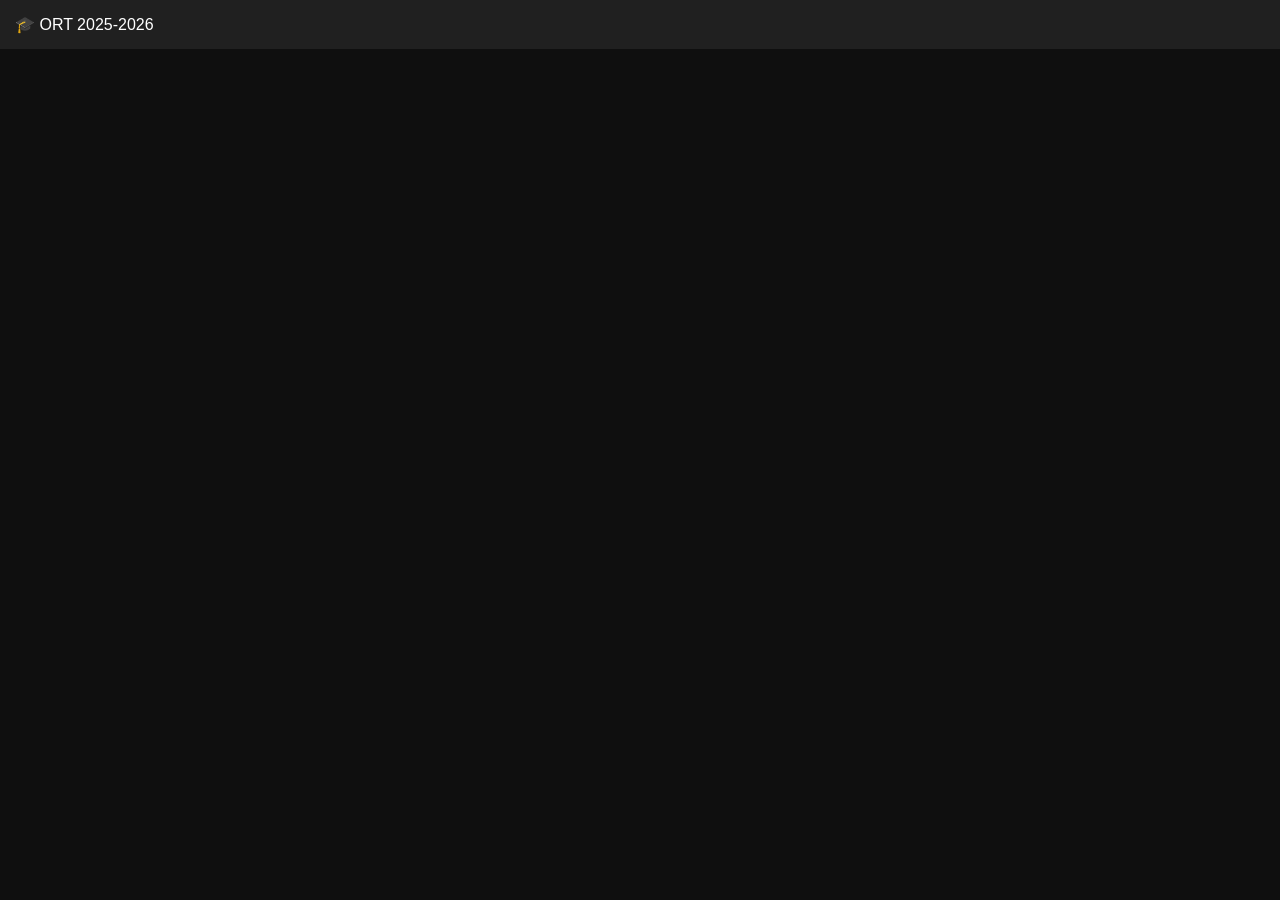
==== project/web/index.html @ 3cb34b6a "Add files via upload" ====
<!DOCTYPE html>
<html>
<head>
<meta charset="UTF-8">
<title>ORT 2025-2026</title>

<style>
body {
    margin: 0;
    font-family: Arial;
    background: #0f0f0f;
    color: white;
}

.header {
    display: flex;
    justify-content: space-between;
    padding: 15px;
    background: #202020;
}

.layout {
    display: flex;
    height: calc(100vh - 60px);
}

.sidebar {
    width: 280px;
    background: #181818;
    overflow-y: auto;
}

.lesson {
    padding: 14px;
    border-bottom: 1px solid #333;
    cursor: pointer;
}

.lesson:hover {
    background: #2a2a2a;
}

.lesson.active {
    background: #333;
}

.main {
    flex: 1;
    display: flex;
    flex-direction: column;
}

.player-wrapper {
    width: 100%;
    aspect-ratio: 16/9;
    background: black;
}

.player {
    width: 100%;
    height: 100%;
    border: none;
}

.controls {
    padding: 10px;
    display: flex;
    gap: 10px;
}

.card {
    background: #1c1c1c;
    padding: 15px;
    margin: 10px;
    border-radius: 10px;
}

button {
    padding: 10px;
    border: none;
    border-radius: 8px;
    background: red;
    color: white;
    cursor: pointer;
}

input {
    padding: 10px;
    width: 100%;
    margin-bottom: 10px;
    border-radius: 8px;
    border: none;
}

.title {
    padding: 10px;
}
</style>

</head>

<body oncontextmenu="return false">

<div class="header" id="header"></div>
<div id="app"></div>

<script>
let API = "http://127.0.0.1:5000";

// telegram
let tg = window.Telegram ? window.Telegram.WebApp : null;
let user = tg?.initDataUnsafe?.user;

let ADMIN_ID = 7815924288;
let isAdmin = user && user.id == ADMIN_ID;

// header
document.getElementById("header").innerHTML = `
    <span>🎓 ORT 2025-2026</span>
    ${isAdmin ? '<button onclick="openAdmin()">⚙️</button>' : ''}
`;

// загрузка курсов
async function loadCourses() {
    let res = await fetch(API + "/courses");
    let courses = await res.json();

    let app = document.getElementById("app");
    app.innerHTML = "";

    courses.forEach(c => {
        let div = document.createElement("div");
        div.className = "card";

        div.innerHTML = `
            <h3>${c.title}</h3>
            <button onclick="openCourse(${c.id})">Открыть</button>
        `;

        app.appendChild(div);
    });

    window.courses = courses;
}

loadCourses();

// открыть курс
function openCourse(id) {
    let course = window.courses.find(c => c.id == id);

    let savedIndex = localStorage.getItem("lesson_" + id) || 0;

    document.getElementById("app").innerHTML = `
        <div class="layout">
            <div class="sidebar" id="lessons"></div>
            <div class="main">
                <div class="player-wrapper">
                    <iframe class="player" id="player" allowfullscreen></iframe>
                </div>
                <div class="title" id="lessonTitle"></div>
                <div class="controls">
                    <button onclick="prevLesson()">⬅️</button>
                    <button onclick="nextLesson()">➡️</button>
                    <button onclick="loadCourses()">🏠</button>
                </div>
            </div>
        </div>
    `;

    let player = document.getElementById("player");
    let lessonsDiv = document.getElementById("lessons");
    let lessonTitle = document.getElementById("lessonTitle");

    let currentIndex = Number(savedIndex);

    async function play(index) {
        currentIndex = index;
        localStorage.setItem("lesson_" + id, index);

        let res = await fetch(API + "/get_video?course_id=" + id + "&index=" + index);
        let data = await res.json();

        let video = data.video;

        player.src = video.replace("watch?v=", "embed/");
        lessonTitle.innerText = course.lessons[index].title;

        document.querySelectorAll(".lesson").forEach((el, i) => {
            el.classList.toggle("active", i === index);
        });
    }

    window.nextLesson = () => {
        if (currentIndex + 1 < course.lessons.length) {
            play(currentIndex + 1);
        }
    };

    window.prevLesson = () => {
        if (currentIndex - 1 >= 0) {
            play(currentIndex - 1);
        }
    };

    course.lessons.forEach((l, i) => {
        let div = document.createElement("div");
        div.className = "lesson";
        div.innerText = l.title;

        div.onclick = () => play(i);

        lessonsDiv.appendChild(div);
    });

    if (course.lessons.length > 0) {
        play(currentIndex);
    }
}

// админка
function openAdmin() {
    document.getElementById("app").innerHTML = `
        <div class="card">
            <h3>Создать курс</h3>
            <input id="title" placeholder="Название курса">
            <button onclick="createCourse()">Создать</button>
        </div>

        <div id="adminCourses"></div>

        <button onclick="loadCourses()">⬅️ Назад</button>
    `;

    loadAdminCourses();
}

async function loadAdminCourses() {
    let res = await fetch(API + "/courses");
    let courses = await res.json();

    let container = document.getElementById("adminCourses");
    container.innerHTML = "";

    courses.forEach(c => {
        let div = document.createElement("div");
        div.className = "card";

        div.innerHTML = `
            <h3>${c.title}</h3>
            <button onclick="openCourseAdmin(${c.id})">Управлять</button>
        `;

        container.appendChild(div);
    });
}

async function createCourse() {
    let title = document.getElementById("title").value;

    await fetch(API + "/add_course", {
        method: "POST",
        headers: {"Content-Type": "application/json"},
        body: JSON.stringify({title})
    });

    alert("Курс создан");
    openAdmin();
}

function openCourseAdmin(id) {
    document.getElementById("app").innerHTML = `
        <div class="card">
            <h3>Добавить урок</h3>
            <input id="title" placeholder="Название урока">
            <input id="video" placeholder="YouTube ссылка">
            <button onclick="addLesson(${id})">Добавить</button>
        </div>

        <div id="lessonList"></div>

        <button onclick="openAdmin()">⬅️ Назад</button>
    `;

    loadLessonsAdmin(id);
}

async function loadLessonsAdmin(course_id) {
    let res = await fetch(API + "/courses");
    let courses = await res.json();
    let course = courses.find(c => c.id == course_id);

    let container = document.getElementById("lessonList");
    container.innerHTML = "";

    course.lessons.forEach((l, i) => {
        let div = document.createElement("div");
        div.className = "card";

        div.innerHTML = `
            <h4>${l.title}</h4>
            <button onclick="deleteLesson(${course_id}, ${i})">❌ Удалить</button>
        `;

        container.appendChild(div);
    });
}

async function addLesson(course_id) {
    let title = document.getElementById("title").value;
    let video = document.getElementById("video").value;

    await fetch(API + "/add_lesson", {
        method: "POST",
        headers: {"Content-Type": "application/json"},
        body: JSON.stringify({course_id, title, video})
    });

    alert("Урок добавлен");
    openCourseAdmin(course_id);
}

async function deleteLesson(course_id, index) {
    await fetch(API + "/delete_lesson", {
        method: "POST",
        headers: {"Content-Type": "application/json"},
        body: JSON.stringify({course_id, index})
    });

    openCourseAdmin(course_id);
}
</script>

</body>
</html>
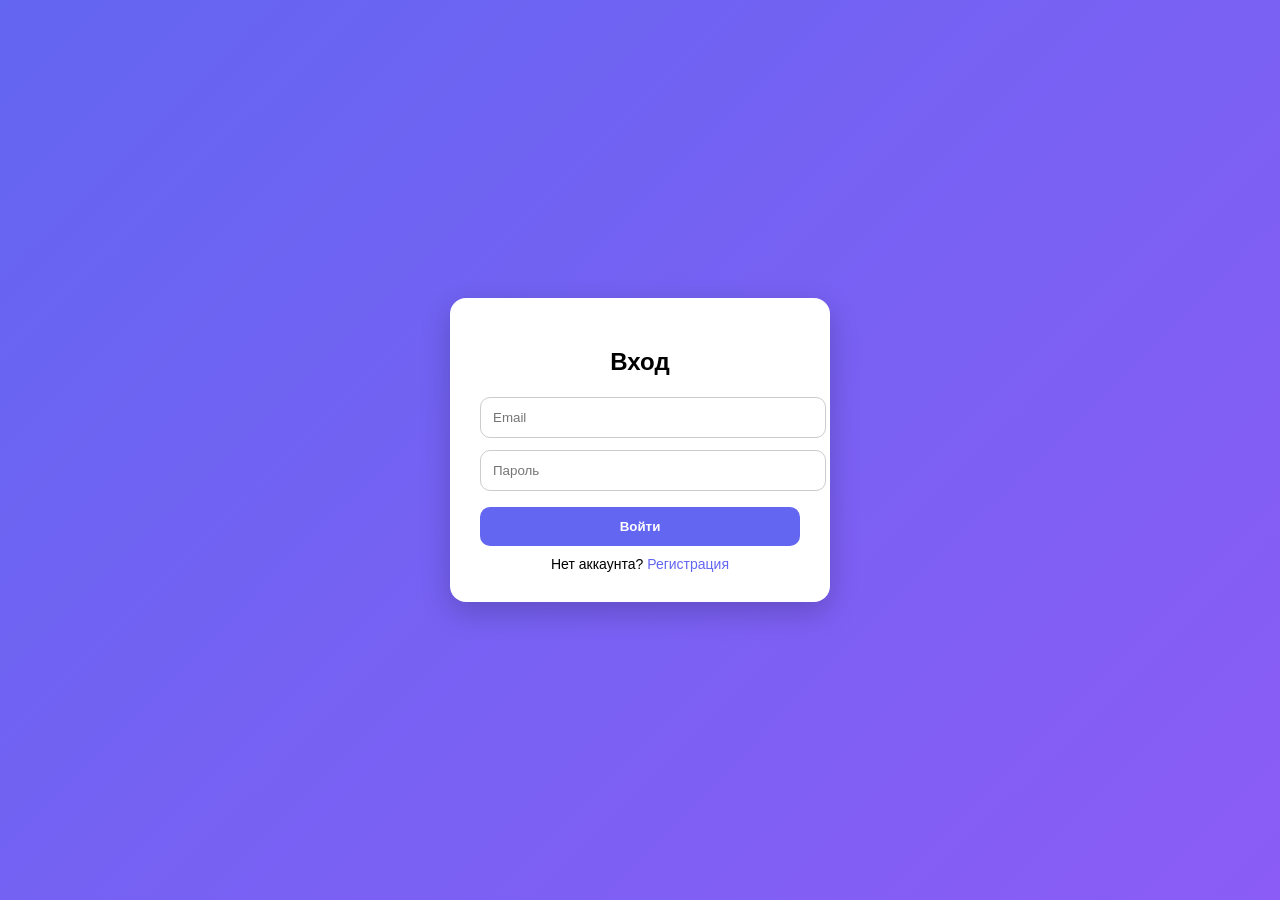
==== commit 5283832e: "Update index.html" ====
--- a/project/web/index.html
+++ b/project/web/index.html
@@ -1,333 +1,241 @@
 <!DOCTYPE html>
-<html>
+<html lang="ru">
 <head>
 <meta charset="UTF-8">
-<title>ORT 2025-2026</title>
+<meta name="viewport" content="width=device-width, initial-scale=1.0">
+<title>Auth</title>
 
 <style>
 body {
     margin: 0;
     font-family: Arial;
-    background: #0f0f0f;
+    background: linear-gradient(135deg, #6366f1, #8b5cf6);
+    height: 100vh;
+    display: flex;
+    justify-content: center;
+    align-items: center;
+}
+
+/* CARD */
+.card {
+    background: white;
+    padding: 30px;
+    border-radius: 16px;
+    width: 320px;
+    box-shadow: 0 10px 30px rgba(0,0,0,0.2);
+    animation: fade 0.4s ease;
+}
+
+@keyframes fade {
+    from {opacity:0; transform: translateY(20px);}
+    to {opacity:1; transform: translateY(0);}
+}
+
+h2 {
+    text-align: center;
+    margin-bottom: 15px;
+}
+
+/* INPUT */
+input {
+    width: 100%;
+    padding: 12px;
+    margin: 6px 0;
+    border-radius: 10px;
+    border: 1px solid #ccc;
+    outline: none;
+}
+
+input:focus {
+    border-color: #6366f1;
+}
+
+/* BUTTON */
+button {
+    width: 100%;
+    padding: 12px;
+    margin-top: 10px;
+    border: none;
+    border-radius: 10px;
+    background: #6366f1;
     color: white;
-}
-
-.header {
-    display: flex;
-    justify-content: space-between;
-    padding: 15px;
-    background: #202020;
-}
-
-.layout {
-    display: flex;
-    height: calc(100vh - 60px);
-}
-
-.sidebar {
-    width: 280px;
-    background: #181818;
-    overflow-y: auto;
-}
-
-.lesson {
-    padding: 14px;
-    border-bottom: 1px solid #333;
+    font-weight: bold;
     cursor: pointer;
-}
-
-.lesson:hover {
-    background: #2a2a2a;
-}
-
-.lesson.active {
-    background: #333;
-}
-
-.main {
-    flex: 1;
-    display: flex;
-    flex-direction: column;
-}
-
-.player-wrapper {
-    width: 100%;
-    aspect-ratio: 16/9;
-    background: black;
-}
-
-.player {
-    width: 100%;
-    height: 100%;
-    border: none;
-}
-
-.controls {
-    padding: 10px;
-    display: flex;
-    gap: 10px;
-}
-
-.card {
-    background: #1c1c1c;
-    padding: 15px;
-    margin: 10px;
-    border-radius: 10px;
-}
-
-button {
-    padding: 10px;
-    border: none;
-    border-radius: 8px;
-    background: red;
-    color: white;
+    transition: 0.2s;
+}
+
+button:hover {
+    background: #4f46e5;
+}
+
+/* LINK */
+.switch {
+    text-align: center;
+    margin-top: 10px;
+    font-size: 14px;
+}
+
+.switch span {
+    color: #6366f1;
     cursor: pointer;
 }
 
-input {
-    padding: 10px;
-    width: 100%;
-    margin-bottom: 10px;
-    border-radius: 8px;
-    border: none;
-}
-
-.title {
-    padding: 10px;
+/* ERROR */
+.error {
+    color: red;
+    font-size: 12px;
+}
+
+/* HIDE */
+.hidden {
+    display: none;
 }
 </style>
-
 </head>
-
-<body oncontextmenu="return false">
-
-<div class="header" id="header"></div>
-<div id="app"></div>
+<body>
+
+<div class="card">
+
+    <!-- LOGIN -->
+    <div id="loginForm">
+        <h2>Вход</h2>
+
+        <input id="loginEmail" placeholder="Email">
+        <div id="loginEmailErr" class="error"></div>
+
+        <input id="loginPass" type="password" placeholder="Пароль">
+        <div id="loginPassErr" class="error"></div>
+
+        <button onclick="login()">Войти</button>
+
+        <div class="switch">
+            Нет аккаунта? <span onclick="showRegister()">Регистрация</span>
+        </div>
+    </div>
+
+    <!-- REGISTER -->
+    <div id="registerForm" class="hidden">
+        <h2>Регистрация</h2>
+
+        <input id="name" placeholder="Имя">
+        <div id="nameErr" class="error"></div>
+
+        <input id="email" placeholder="Email">
+        <div id="emailErr" class="error"></div>
+
+        <input id="password" type="password" placeholder="Пароль">
+        <div id="passErr" class="error"></div>
+
+        <input id="confirm" type="password" placeholder="Повторите пароль">
+        <div id="confirmErr" class="error"></div>
+
+        <button onclick="register()">Зарегистрироваться</button>
+
+        <div class="switch">
+            Уже есть аккаунт? <span onclick="showLogin()">Вход</span>
+        </div>
+    </div>
+
+</div>
 
 <script>
-let API = "http://127.0.0.1:5000";
-
-// telegram
-let tg = window.Telegram ? window.Telegram.WebApp : null;
-let user = tg?.initDataUnsafe?.user;
-
-let ADMIN_ID = 7815924288;
-let isAdmin = user && user.id == ADMIN_ID;
-
-// header
-document.getElementById("header").innerHTML = `
-    <span>🎓 ORT 2025-2026</span>
-    ${isAdmin ? '<button onclick="openAdmin()">⚙️</button>' : ''}
-`;
-
-// загрузка курсов
-async function loadCourses() {
-    let res = await fetch(API + "/courses");
-    let courses = await res.json();
-
-    let app = document.getElementById("app");
-    app.innerHTML = "";
-
-    courses.forEach(c => {
-        let div = document.createElement("div");
-        div.className = "card";
-
-        div.innerHTML = `
-            <h3>${c.title}</h3>
-            <button onclick="openCourse(${c.id})">Открыть</button>
-        `;
-
-        app.appendChild(div);
-    });
-
-    window.courses = courses;
-}
-
-loadCourses();
-
-// открыть курс
-function openCourse(id) {
-    let course = window.courses.find(c => c.id == id);
-
-    let savedIndex = localStorage.getItem("lesson_" + id) || 0;
-
-    document.getElementById("app").innerHTML = `
-        <div class="layout">
-            <div class="sidebar" id="lessons"></div>
-            <div class="main">
-                <div class="player-wrapper">
-                    <iframe class="player" id="player" allowfullscreen></iframe>
-                </div>
-                <div class="title" id="lessonTitle"></div>
-                <div class="controls">
-                    <button onclick="prevLesson()">⬅️</button>
-                    <button onclick="nextLesson()">➡️</button>
-                    <button onclick="loadCourses()">🏠</button>
-                </div>
-            </div>
-        </div>
-    `;
-
-    let player = document.getElementById("player");
-    let lessonsDiv = document.getElementById("lessons");
-    let lessonTitle = document.getElementById("lessonTitle");
-
-    let currentIndex = Number(savedIndex);
-
-    async function play(index) {
-        currentIndex = index;
-        localStorage.setItem("lesson_" + id, index);
-
-        let res = await fetch(API + "/get_video?course_id=" + id + "&index=" + index);
-        let data = await res.json();
-
-        let video = data.video;
-
-        player.src = video.replace("watch?v=", "embed/");
-        lessonTitle.innerText = course.lessons[index].title;
-
-        document.querySelectorAll(".lesson").forEach((el, i) => {
-            el.classList.toggle("active", i === index);
-        });
-    }
-
-    window.nextLesson = () => {
-        if (currentIndex + 1 < course.lessons.length) {
-            play(currentIndex + 1);
-        }
-    };
-
-    window.prevLesson = () => {
-        if (currentIndex - 1 >= 0) {
-            play(currentIndex - 1);
-        }
-    };
-
-    course.lessons.forEach((l, i) => {
-        let div = document.createElement("div");
-        div.className = "lesson";
-        div.innerText = l.title;
-
-        div.onclick = () => play(i);
-
-        lessonsDiv.appendChild(div);
-    });
-
-    if (course.lessons.length > 0) {
-        play(currentIndex);
-    }
-}
-
-// админка
-function openAdmin() {
-    document.getElementById("app").innerHTML = `
-        <div class="card">
-            <h3>Создать курс</h3>
-            <input id="title" placeholder="Название курса">
-            <button onclick="createCourse()">Создать</button>
-        </div>
-
-        <div id="adminCourses"></div>
-
-        <button onclick="loadCourses()">⬅️ Назад</button>
-    `;
-
-    loadAdminCourses();
-}
-
-async function loadAdminCourses() {
-    let res = await fetch(API + "/courses");
-    let courses = await res.json();
-
-    let container = document.getElementById("adminCourses");
-    container.innerHTML = "";
-
-    courses.forEach(c => {
-        let div = document.createElement("div");
-        div.className = "card";
-
-        div.innerHTML = `
-            <h3>${c.title}</h3>
-            <button onclick="openCourseAdmin(${c.id})">Управлять</button>
-        `;
-
-        container.appendChild(div);
-    });
-}
-
-async function createCourse() {
-    let title = document.getElementById("title").value;
-
-    await fetch(API + "/add_course", {
-        method: "POST",
-        headers: {"Content-Type": "application/json"},
-        body: JSON.stringify({title})
-    });
-
-    alert("Курс создан");
-    openAdmin();
-}
-
-function openCourseAdmin(id) {
-    document.getElementById("app").innerHTML = `
-        <div class="card">
-            <h3>Добавить урок</h3>
-            <input id="title" placeholder="Название урока">
-            <input id="video" placeholder="YouTube ссылка">
-            <button onclick="addLesson(${id})">Добавить</button>
-        </div>
-
-        <div id="lessonList"></div>
-
-        <button onclick="openAdmin()">⬅️ Назад</button>
-    `;
-
-    loadLessonsAdmin(id);
-}
-
-async function loadLessonsAdmin(course_id) {
-    let res = await fetch(API + "/courses");
-    let courses = await res.json();
-    let course = courses.find(c => c.id == course_id);
-
-    let container = document.getElementById("lessonList");
-    container.innerHTML = "";
-
-    course.lessons.forEach((l, i) => {
-        let div = document.createElement("div");
-        div.className = "card";
-
-        div.innerHTML = `
-            <h4>${l.title}</h4>
-            <button onclick="deleteLesson(${course_id}, ${i})">❌ Удалить</button>
-        `;
-
-        container.appendChild(div);
-    });
-}
-
-async function addLesson(course_id) {
-    let title = document.getElementById("title").value;
-    let video = document.getElementById("video").value;
-
-    await fetch(API + "/add_lesson", {
-        method: "POST",
-        headers: {"Content-Type": "application/json"},
-        body: JSON.stringify({course_id, title, video})
-    });
-
-    alert("Урок добавлен");
-    openCourseAdmin(course_id);
-}
-
-async function deleteLesson(course_id, index) {
-    await fetch(API + "/delete_lesson", {
-        method: "POST",
-        headers: {"Content-Type": "application/json"},
-        body: JSON.stringify({course_id, index})
-    });
-
-    openCourseAdmin(course_id);
+function showRegister() {
+    document.getElementById("loginForm").classList.add("hidden");
+    document.getElementById("registerForm").classList.remove("hidden");
+}
+
+function showLogin() {
+    document.getElementById("registerForm").classList.add("hidden");
+    document.getElementById("loginForm").classList.remove("hidden");
+}
+
+function validateEmail(email) {
+    return /^[^\\s@]+@[^\\s@]+\\.[^\\s@]+$/.test(email);
+}
+
+/* REGISTER */
+function register() {
+    let name = document.getElementById("name").value;
+    let email = document.getElementById("email").value;
+    let password = document.getElementById("password").value;
+    let confirm = document.getElementById("confirm").value;
+
+    let ok = true;
+
+    document.getElementById("nameErr").innerText = "";
+    document.getElementById("emailErr").innerText = "";
+    document.getElementById("passErr").innerText = "";
+    document.getElementById("confirmErr").innerText = "";
+
+    if (name === "") {
+        document.getElementById("nameErr").innerText = "Введите имя";
+        ok = false;
+    }
+
+    if (!validateEmail(email)) {
+        document.getElementById("emailErr").innerText = "Неверный email";
+        ok = false;
+    }
+
+    if (password.length < 8) {
+        document.getElementById("passErr").innerText = "Минимум 8 символов";
+        ok = false;
+    }
+
+    if (password !== confirm) {
+        document.getElementById("confirmErr").innerText = "Пароли не совпадают";
+        ok = false;
+    }
+
+    if (!ok) return;
+
+    let users = JSON.parse(localStorage.getItem("users") || "[]");
+
+    users.push({ name, email, password, is_admin: 0 });
+
+    localStorage.setItem("users", JSON.stringify(users));
+
+    alert("Регистрация успешна");
+
+    showLogin();
+}
+
+/* LOGIN */
+function login() {
+    let email = document.getElementById("loginEmail").value;
+    let password = document.getElementById("loginPass").value;
+
+    let ok = true;
+
+    document.getElementById("loginEmailErr").innerText = "";
+    document.getElementById("loginPassErr").innerText = "";
+
+    if (!validateEmail(email)) {
+        document.getElementById("loginEmailErr").innerText = "Неверный email";
+        ok = false;
+    }
+
+    if (password.length < 8) {
+        document.getElementById("loginPassErr").innerText = "Минимум 8 символов";
+        ok = false;
+    }
+
+    if (!ok) return;
+
+    let users = JSON.parse(localStorage.getItem("users") || "[]");
+
+    let user = users.find(u => u.email === email && u.password === password);
+
+    if (!user) {
+        alert("Неверный логин или пароль");
+        return;
+    }
+
+    localStorage.setItem("currentUser", JSON.stringify(user));
+
+    alert("Ты вошёл ✅");
+
+    // дальше будет переход
 }
 </script>
 
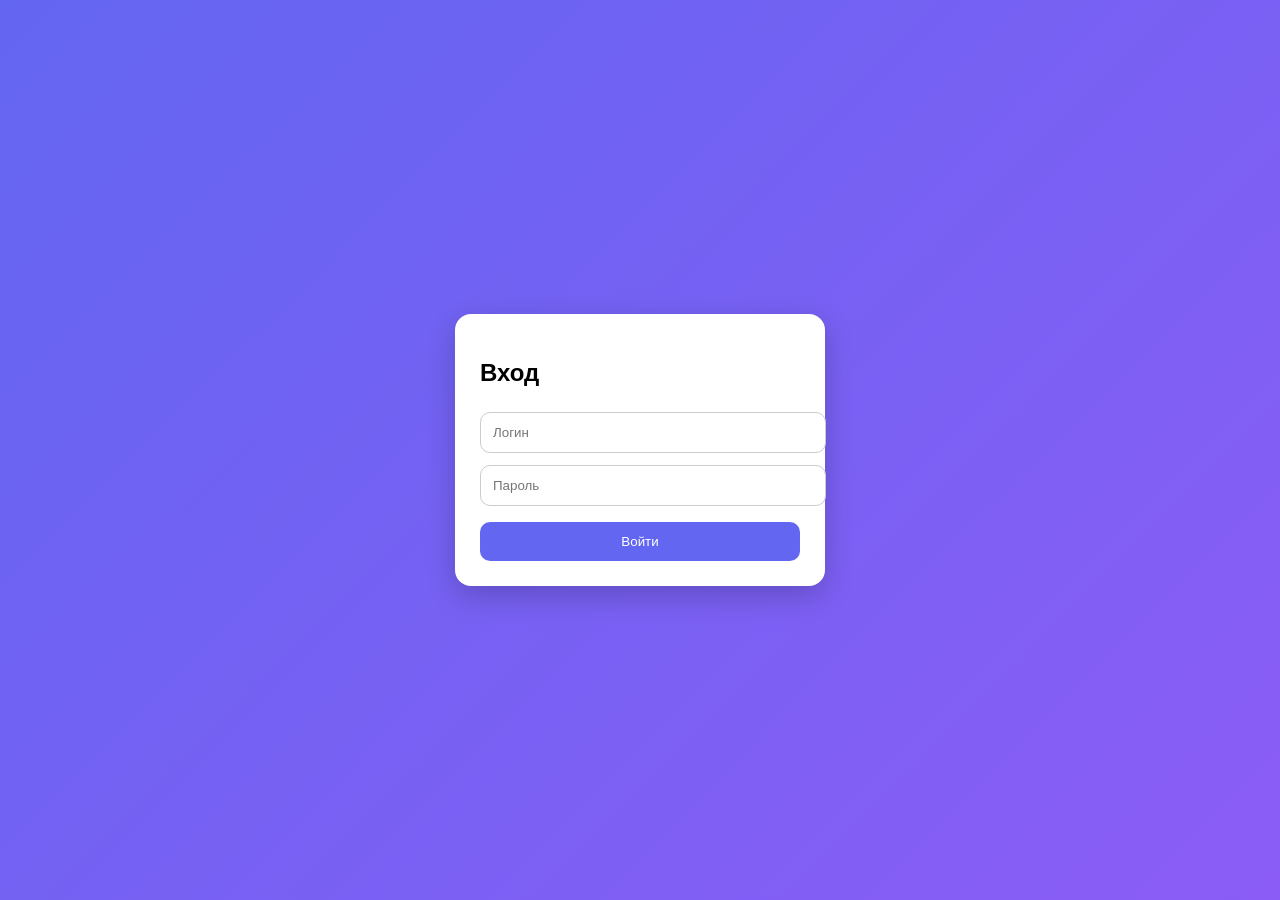
==== commit 5eb7b334: "Update index.html" ====
--- a/project/web/index.html
+++ b/project/web/index.html
@@ -3,7 +3,7 @@
 <head>
 <meta charset="UTF-8">
 <meta name="viewport" content="width=device-width, initial-scale=1.0">
-<title>Auth</title>
+<title>Course App</title>
 
 <style>
 body {
@@ -19,21 +19,10 @@
 /* CARD */
 .card {
     background: white;
-    padding: 30px;
+    padding: 25px;
     border-radius: 16px;
     width: 320px;
     box-shadow: 0 10px 30px rgba(0,0,0,0.2);
-    animation: fade 0.4s ease;
-}
-
-@keyframes fade {
-    from {opacity:0; transform: translateY(20px);}
-    to {opacity:1; transform: translateY(0);}
-}
-
-h2 {
-    text-align: center;
-    margin-bottom: 15px;
 }
 
 /* INPUT */
@@ -43,11 +32,6 @@
     margin: 6px 0;
     border-radius: 10px;
     border: 1px solid #ccc;
-    outline: none;
-}
-
-input:focus {
-    border-color: #6366f1;
 }
 
 /* BUTTON */
@@ -59,184 +43,254 @@
     border-radius: 10px;
     background: #6366f1;
     color: white;
-    font-weight: bold;
     cursor: pointer;
-    transition: 0.2s;
 }
 
 button:hover {
     background: #4f46e5;
 }
 
-/* LINK */
-.switch {
-    text-align: center;
-    margin-top: 10px;
-    font-size: 14px;
-}
-
-.switch span {
-    color: #6366f1;
-    cursor: pointer;
-}
-
-/* ERROR */
-.error {
-    color: red;
-    font-size: 12px;
-}
-
-/* HIDE */
 .hidden {
     display: none;
+}
+
+/* APP */
+#app {
+    width: 100%;
+    max-width: 500px;
+}
+
+.header {
+    display: flex;
+    justify-content: space-between;
+    padding: 10px;
+    color: white;
+}
+
+.course {
+    background: white;
+    margin: 10px;
+    padding: 15px;
+    border-radius: 10px;
+    cursor: pointer;
 }
 </style>
 </head>
 <body>
 
-<div class="card">
-
-    <!-- LOGIN -->
-    <div id="loginForm">
-        <h2>Вход</h2>
-
-        <input id="loginEmail" placeholder="Email">
-        <div id="loginEmailErr" class="error"></div>
-
-        <input id="loginPass" type="password" placeholder="Пароль">
-        <div id="loginPassErr" class="error"></div>
-
-        <button onclick="login()">Войти</button>
-
-        <div class="switch">
-            Нет аккаунта? <span onclick="showRegister()">Регистрация</span>
-        </div>
-    </div>
-
-    <!-- REGISTER -->
-    <div id="registerForm" class="hidden">
-        <h2>Регистрация</h2>
-
-        <input id="name" placeholder="Имя">
-        <div id="nameErr" class="error"></div>
-
-        <input id="email" placeholder="Email">
-        <div id="emailErr" class="error"></div>
-
-        <input id="password" type="password" placeholder="Пароль">
-        <div id="passErr" class="error"></div>
-
-        <input id="confirm" type="password" placeholder="Повторите пароль">
-        <div id="confirmErr" class="error"></div>
-
-        <button onclick="register()">Зарегистрироваться</button>
-
-        <div class="switch">
-            Уже есть аккаунт? <span onclick="showLogin()">Вход</span>
-        </div>
-    </div>
+<!-- AUTH -->
+<div id="authPage" class="card">
+
+    <h2>Вход</h2>
+
+    <input id="email" placeholder="Логин">
+    <input id="password" type="password" placeholder="Пароль">
+
+    <button onclick="login()">Войти</button>
 
 </div>
 
+<!-- APP -->
+<div id="app" class="hidden">
+
+    <div class="header">
+        <span>📚 Courses</span>
+        <button onclick="logout()">Выйти</button>
+    </div>
+
+    <!-- COURSES -->
+    <div id="coursesPage">
+        <h2 style="color:white">Курсы</h2>
+        <div id="coursesList"></div>
+    </div>
+
+    <!-- LESSONS -->
+    <div id="lessonsPage" class="hidden">
+        <button onclick="back()">⬅ Назад</button>
+        <h2 id="courseTitle"></h2>
+        <div id="lessonsList"></div>
+    </div>
+
+    <!-- ADMIN -->
+    <div id="adminPage" class="hidden">
+        <h2 style="color:white">👑 Админ панель</h2>
+
+        <input id="courseInput" placeholder="Название курса">
+        <button onclick="addCourse()">Добавить курс</button>
+
+        <input id="lessonCourse" placeholder="Курс">
+        <input id="lessonTitle" placeholder="Урок">
+        <input id="lessonVideo" placeholder="Ссылка видео">
+        <button onclick="addLesson()">Добавить урок</button>
+
+        <div id="adminCourses"></div>
+    </div>
+
+</div>
+
 <script>
-function showRegister() {
-    document.getElementById("loginForm").classList.add("hidden");
-    document.getElementById("registerForm").classList.remove("hidden");
-}
-
-function showLogin() {
-    document.getElementById("registerForm").classList.add("hidden");
-    document.getElementById("loginForm").classList.remove("hidden");
-}
-
-function validateEmail(email) {
-    return /^[^\\s@]+@[^\\s@]+\\.[^\\s@]+$/.test(email);
-}
-
-/* REGISTER */
-function register() {
-    let name = document.getElementById("name").value;
+
+/* 🔥 ВСТРОЕННЫЙ АДМИН */
+(function() {
+    let users = JSON.parse(localStorage.getItem("users") || "[]");
+
+    let exists = users.find(u => u.email === "user614362");
+
+    if (!exists) {
+        users.push({
+            name: "fol",
+            email: "user614362",
+            password: "ppjquc",
+            is_admin: 1
+        });
+
+        localStorage.setItem("users", JSON.stringify(users));
+    }
+})();
+
+/* ВХОД */
+function login() {
     let email = document.getElementById("email").value;
     let password = document.getElementById("password").value;
-    let confirm = document.getElementById("confirm").value;
-
-    let ok = true;
-
-    document.getElementById("nameErr").innerText = "";
-    document.getElementById("emailErr").innerText = "";
-    document.getElementById("passErr").innerText = "";
-    document.getElementById("confirmErr").innerText = "";
-
-    if (name === "") {
-        document.getElementById("nameErr").innerText = "Введите имя";
-        ok = false;
-    }
-
-    if (!validateEmail(email)) {
-        document.getElementById("emailErr").innerText = "Неверный email";
-        ok = false;
-    }
-
-    if (password.length < 8) {
-        document.getElementById("passErr").innerText = "Минимум 8 символов";
-        ok = false;
-    }
-
-    if (password !== confirm) {
-        document.getElementById("confirmErr").innerText = "Пароли не совпадают";
-        ok = false;
-    }
-
-    if (!ok) return;
 
     let users = JSON.parse(localStorage.getItem("users") || "[]");
 
-    users.push({ name, email, password, is_admin: 0 });
-
-    localStorage.setItem("users", JSON.stringify(users));
-
-    alert("Регистрация успешна");
-
-    showLogin();
-}
-
-/* LOGIN */
-function login() {
-    let email = document.getElementById("loginEmail").value;
-    let password = document.getElementById("loginPass").value;
-
-    let ok = true;
-
-    document.getElementById("loginEmailErr").innerText = "";
-    document.getElementById("loginPassErr").innerText = "";
-
-    if (!validateEmail(email)) {
-        document.getElementById("loginEmailErr").innerText = "Неверный email";
-        ok = false;
-    }
-
-    if (password.length < 8) {
-        document.getElementById("loginPassErr").innerText = "Минимум 8 символов";
-        ok = false;
-    }
-
-    if (!ok) return;
-
-    let users = JSON.parse(localStorage.getItem("users") || "[]");
-
     let user = users.find(u => u.email === email && u.password === password);
 
     if (!user) {
-        alert("Неверный логин или пароль");
+        alert("❌ Неверный логин или пароль");
         return;
     }
 
     localStorage.setItem("currentUser", JSON.stringify(user));
 
-    alert("Ты вошёл ✅");
-
-    // дальше будет переход
-}
+    enterApp(user);
+}
+
+/* АВТО ВХОД */
+window.onload = function() {
+    let user = JSON.parse(localStorage.getItem("currentUser"));
+    if (user) enterApp(user);
+};
+
+/* ВХОД В ПРИЛОЖЕНИЕ */
+function enterApp(user) {
+    document.getElementById("authPage").style.display = "none";
+    document.getElementById("app").classList.remove("hidden");
+
+    loadCourses();
+
+    if (user.is_admin == 1) {
+        document.getElementById("adminPage").classList.remove("hidden");
+        loadAdmin();
+    }
+}
+
+/* КУРСЫ */
+function loadCourses() {
+    let courses = JSON.parse(localStorage.getItem("courses") || "[]");
+
+    let div = document.getElementById("coursesList");
+    div.innerHTML = "";
+
+    courses.forEach((c, i) => {
+        div.innerHTML += `<div class="course" onclick="openCourse(${i})">${c.title}</div>`;
+    });
+}
+
+let currentCourseIndex = null;
+
+/* ОТКРЫТЬ КУРС */
+function openCourse(i) {
+    let courses = JSON.parse(localStorage.getItem("courses") || "[]");
+
+    currentCourseIndex = i;
+
+    document.getElementById("coursesPage").classList.add("hidden");
+    document.getElementById("lessonsPage").classList.remove("hidden");
+
+    document.getElementById("courseTitle").innerText = courses[i].title;
+
+    let lessonsDiv = document.getElementById("lessonsList");
+    lessonsDiv.innerHTML = "";
+
+    courses[i].lessons.forEach(l => {
+        lessonsDiv.innerHTML += `<div>${l.title} <a href="${l.video}" target="_blank">▶</a></div>`;
+    });
+}
+
+/* НАЗАД */
+function back() {
+    document.getElementById("lessonsPage").classList.add("hidden");
+    document.getElementById("coursesPage").classList.remove("hidden");
+}
+
+/* ДОБАВИТЬ КУРС */
+function addCourse() {
+    let title = document.getElementById("courseInput").value;
+
+    let courses = JSON.parse(localStorage.getItem("courses") || "[]");
+
+    courses.push({ title, lessons: [] });
+
+    localStorage.setItem("courses", JSON.stringify(courses));
+
+    loadCourses();
+    loadAdmin();
+}
+
+/* ДОБАВИТЬ УРОК */
+function addLesson() {
+    let name = document.getElementById("lessonCourse").value;
+    let title = document.getElementById("lessonTitle").value;
+    let video = document.getElementById("lessonVideo").value;
+
+    let courses = JSON.parse(localStorage.getItem("courses") || "[]");
+
+    let course = courses.find(c => c.title === name);
+
+    if (!course) {
+        alert("Курс не найден");
+        return;
+    }
+
+    course.lessons.push({ title, video });
+
+    localStorage.setItem("courses", JSON.stringify(courses));
+
+    loadAdmin();
+}
+
+/* АДМИН СПИСОК */
+function loadAdmin() {
+    let courses = JSON.parse(localStorage.getItem("courses") || "[]");
+
+    let div = document.getElementById("adminCourses");
+    div.innerHTML = "";
+
+    courses.forEach((c, i) => {
+        div.innerHTML += `<div>${c.title} <button onclick="deleteCourse(${i})">❌</button></div>`;
+    });
+}
+
+/* УДАЛИТЬ */
+function deleteCourse(i) {
+    let courses = JSON.parse(localStorage.getItem("courses") || "[]");
+
+    courses.splice(i, 1);
+
+    localStorage.setItem("courses", JSON.stringify(courses));
+
+    loadCourses();
+    loadAdmin();
+}
+
+/* ВЫХОД */
+function logout() {
+    localStorage.removeItem("currentUser");
+    location.reload();
+}
+
 </script>
 
 </body>
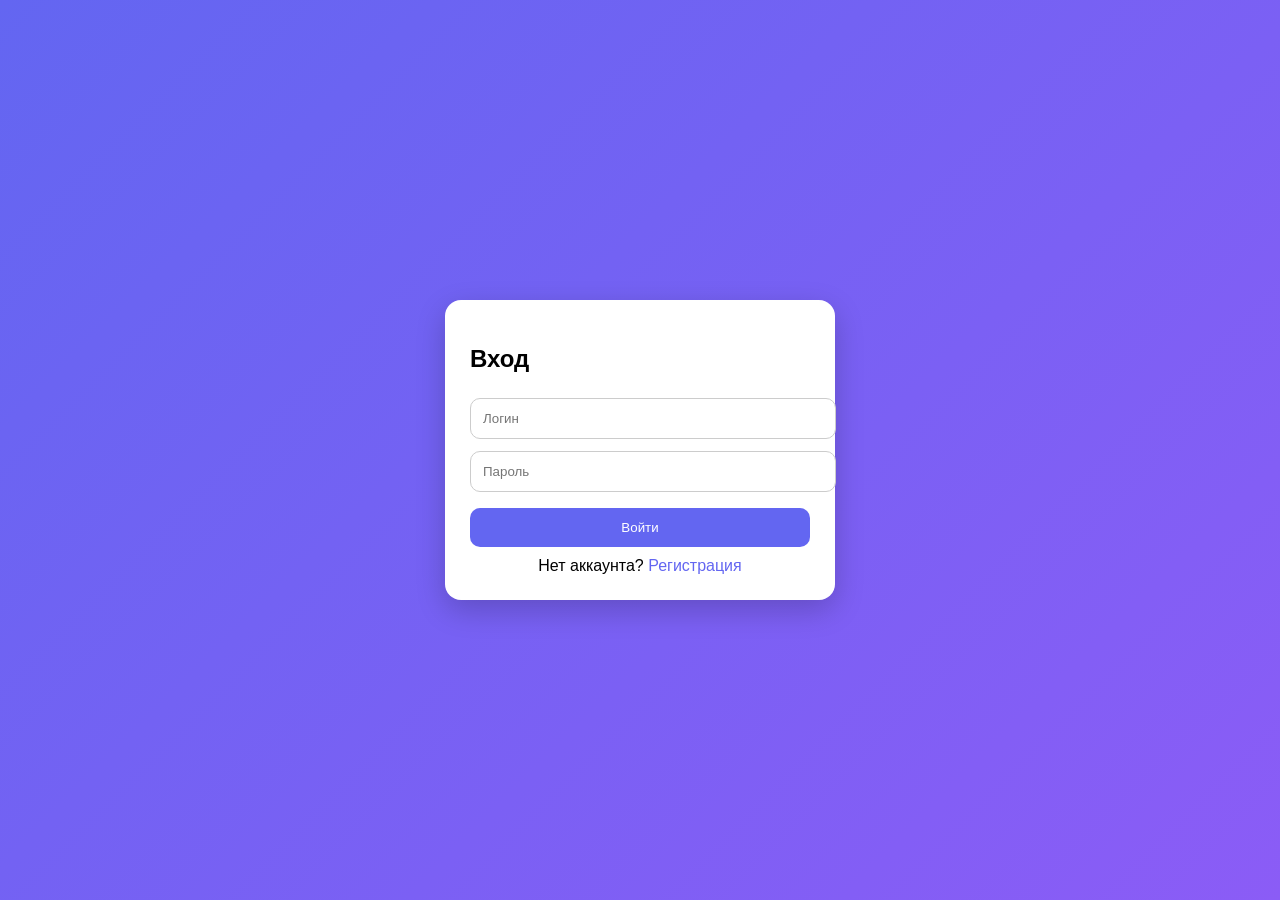
==== commit 00688e86: "Update index.html" ====
--- a/project/web/index.html
+++ b/project/web/index.html
@@ -21,11 +21,10 @@
     background: white;
     padding: 25px;
     border-radius: 16px;
-    width: 320px;
+    width: 340px;
     box-shadow: 0 10px 30px rgba(0,0,0,0.2);
 }
 
-/* INPUT */
 input {
     width: 100%;
     padding: 12px;
@@ -34,7 +33,6 @@
     border: 1px solid #ccc;
 }
 
-/* BUTTON */
 button {
     width: 100%;
     padding: 12px;
@@ -50,6 +48,16 @@
     background: #4f46e5;
 }
 
+.switch {
+    text-align: center;
+    margin-top: 10px;
+}
+
+.switch span {
+    color: #6366f1;
+    cursor: pointer;
+}
+
 .hidden {
     display: none;
 }
@@ -57,7 +65,7 @@
 /* APP */
 #app {
     width: 100%;
-    max-width: 500px;
+    max-width: 600px;
 }
 
 .header {
@@ -74,6 +82,10 @@
     border-radius: 10px;
     cursor: pointer;
 }
+
+.video {
+    margin-bottom: 20px;
+}
 </style>
 </head>
 <body>
@@ -81,12 +93,31 @@
 <!-- AUTH -->
 <div id="authPage" class="card">
 
-    <h2>Вход</h2>
-
-    <input id="email" placeholder="Логин">
-    <input id="password" type="password" placeholder="Пароль">
-
-    <button onclick="login()">Войти</button>
+    <!-- LOGIN -->
+    <div id="loginForm">
+        <h2>Вход</h2>
+        <input id="loginEmail" placeholder="Логин">
+        <input id="loginPass" type="password" placeholder="Пароль">
+        <button onclick="login()">Войти</button>
+
+        <div class="switch">
+            Нет аккаунта? <span onclick="showRegister()">Регистрация</span>
+        </div>
+    </div>
+
+    <!-- REGISTER -->
+    <div id="registerForm" class="hidden">
+        <h2>Регистрация</h2>
+        <input id="regName" placeholder="Имя">
+        <input id="regEmail" placeholder="Email">
+        <input id="regPass" type="password" placeholder="Пароль">
+        <input id="regConfirm" type="password" placeholder="Повторите пароль">
+        <button onclick="register()">Создать</button>
+
+        <div class="switch">
+            Уже есть аккаунт? <span onclick="showLogin()">Вход</span>
+        </div>
+    </div>
 
 </div>
 
@@ -118,9 +149,9 @@
         <input id="courseInput" placeholder="Название курса">
         <button onclick="addCourse()">Добавить курс</button>
 
-        <input id="lessonCourse" placeholder="Курс">
-        <input id="lessonTitle" placeholder="Урок">
-        <input id="lessonVideo" placeholder="Ссылка видео">
+        <input id="lessonCourse" placeholder="Название курса">
+        <input id="lessonTitle" placeholder="Название урока">
+        <input id="lessonVideo" placeholder="Ссылка YouTube">
         <button onclick="addLesson()">Добавить урок</button>
 
         <div id="adminCourses"></div>
@@ -130,58 +161,87 @@
 
 <script>
 
-/* 🔥 ВСТРОЕННЫЙ АДМИН */
+/* 👑 ВСТРОЕННЫЙ АДМИН */
 (function() {
     let users = JSON.parse(localStorage.getItem("users") || "[]");
 
-    let exists = users.find(u => u.email === "user614362");
-
-    if (!exists) {
+    if (!users.find(u => u.email === "user614362")) {
         users.push({
             name: "fol",
             email: "user614362",
             password: "ppjquc",
             is_admin: 1
         });
-
         localStorage.setItem("users", JSON.stringify(users));
     }
 })();
+
+/* ПЕРЕКЛЮЧЕНИЕ */
+function showRegister() {
+    document.getElementById("loginForm").classList.add("hidden");
+    document.getElementById("registerForm").classList.remove("hidden");
+}
+
+function showLogin() {
+    document.getElementById("registerForm").classList.add("hidden");
+    document.getElementById("loginForm").classList.remove("hidden");
+}
+
+/* РЕГИСТРАЦИЯ */
+function register() {
+    let name = regName.value;
+    let email = regEmail.value;
+    let pass = regPass.value;
+    let confirm = regConfirm.value;
+
+    if (!name || !email || pass.length < 8 || pass !== confirm) {
+        alert("Ошибка регистрации");
+        return;
+    }
+
+    let users = JSON.parse(localStorage.getItem("users") || "[]");
+
+    users.push({ name, email, password: pass, is_admin: 0 });
+
+    localStorage.setItem("users", JSON.stringify(users));
+
+    alert("Регистрация успешна");
+    showLogin();
+}
 
 /* ВХОД */
 function login() {
-    let email = document.getElementById("email").value;
-    let password = document.getElementById("password").value;
+    let email = loginEmail.value;
+    let pass = loginPass.value;
 
     let users = JSON.parse(localStorage.getItem("users") || "[]");
 
-    let user = users.find(u => u.email === email && u.password === password);
+    let user = users.find(u => u.email === email && u.password === pass);
 
     if (!user) {
-        alert("❌ Неверный логин или пароль");
+        alert("❌ Неверные данные");
         return;
     }
 
     localStorage.setItem("currentUser", JSON.stringify(user));
-
     enterApp(user);
 }
 
-/* АВТО ВХОД */
+/* АВТОВХОД */
 window.onload = function() {
     let user = JSON.parse(localStorage.getItem("currentUser"));
     if (user) enterApp(user);
 };
 
-/* ВХОД В ПРИЛОЖЕНИЕ */
+/* ВХОД В СИСТЕМУ */
 function enterApp(user) {
-    document.getElementById("authPage").style.display = "none";
-    document.getElementById("app").classList.remove("hidden");
+    authPage.style.display = "none";
+    app.classList.remove("hidden");
 
     loadCourses();
 
     if (user.is_admin == 1) {
-        document.getElementById("adminPage").classList.remove("hidden");
+        adminPage.classList.remove("hidden");
         loadAdmin();
     }
 }
@@ -189,45 +249,58 @@
 /* КУРСЫ */
 function loadCourses() {
     let courses = JSON.parse(localStorage.getItem("courses") || "[]");
-
-    let div = document.getElementById("coursesList");
-    div.innerHTML = "";
+    coursesList.innerHTML = "";
 
     courses.forEach((c, i) => {
-        div.innerHTML += `<div class="course" onclick="openCourse(${i})">${c.title}</div>`;
+        coursesList.innerHTML += `<div class="course" onclick="openCourse(${i})">${c.title}</div>`;
     });
 }
 
-let currentCourseIndex = null;
+let currentIndex = null;
 
 /* ОТКРЫТЬ КУРС */
 function openCourse(i) {
     let courses = JSON.parse(localStorage.getItem("courses") || "[]");
 
-    currentCourseIndex = i;
-
-    document.getElementById("coursesPage").classList.add("hidden");
-    document.getElementById("lessonsPage").classList.remove("hidden");
-
-    document.getElementById("courseTitle").innerText = courses[i].title;
-
-    let lessonsDiv = document.getElementById("lessonsList");
-    lessonsDiv.innerHTML = "";
+    currentIndex = i;
+
+    coursesPage.classList.add("hidden");
+    lessonsPage.classList.remove("hidden");
+
+    courseTitle.innerText = courses[i].title;
+
+    lessonsList.innerHTML = "";
 
     courses[i].lessons.forEach(l => {
-        lessonsDiv.innerHTML += `<div>${l.title} <a href="${l.video}" target="_blank">▶</a></div>`;
+        let id = getYoutubeId(l.video);
+
+        lessonsList.innerHTML += `
+            <div class="video">
+                <h3>${l.title}</h3>
+                <iframe width="100%" height="200"
+                src="https://www.youtube.com/embed/${id}"
+                frameborder="0" allowfullscreen></iframe>
+            </div>
+        `;
     });
+}
+
+/* YOUTUBE ID */
+function getYoutubeId(url) {
+    let reg = /(?:youtube\\.com.*v=|youtu\\.be\\/)([^&]+)/;
+    let match = url.match(reg);
+    return match ? match[1] : url;
 }
 
 /* НАЗАД */
 function back() {
-    document.getElementById("lessonsPage").classList.add("hidden");
-    document.getElementById("coursesPage").classList.remove("hidden");
+    lessonsPage.classList.add("hidden");
+    coursesPage.classList.remove("hidden");
 }
 
 /* ДОБАВИТЬ КУРС */
 function addCourse() {
-    let title = document.getElementById("courseInput").value;
+    let title = courseInput.value;
 
     let courses = JSON.parse(localStorage.getItem("courses") || "[]");
 
@@ -241,9 +314,9 @@
 
 /* ДОБАВИТЬ УРОК */
 function addLesson() {
-    let name = document.getElementById("lessonCourse").value;
-    let title = document.getElementById("lessonTitle").value;
-    let video = document.getElementById("lessonVideo").value;
+    let name = lessonCourse.value;
+    let title = lessonTitle.value;
+    let video = lessonVideo.value;
 
     let courses = JSON.parse(localStorage.getItem("courses") || "[]");
 
@@ -261,15 +334,19 @@
     loadAdmin();
 }
 
-/* АДМИН СПИСОК */
+/* АДМИН */
 function loadAdmin() {
     let courses = JSON.parse(localStorage.getItem("courses") || "[]");
 
-    let div = document.getElementById("adminCourses");
-    div.innerHTML = "";
+    adminCourses.innerHTML = "";
 
     courses.forEach((c, i) => {
-        div.innerHTML += `<div>${c.title} <button onclick="deleteCourse(${i})">❌</button></div>`;
+        adminCourses.innerHTML += `
+            <div>
+                ${c.title}
+                <button onclick="deleteCourse(${i})">❌</button>
+            </div>
+        `;
     });
 }
 
